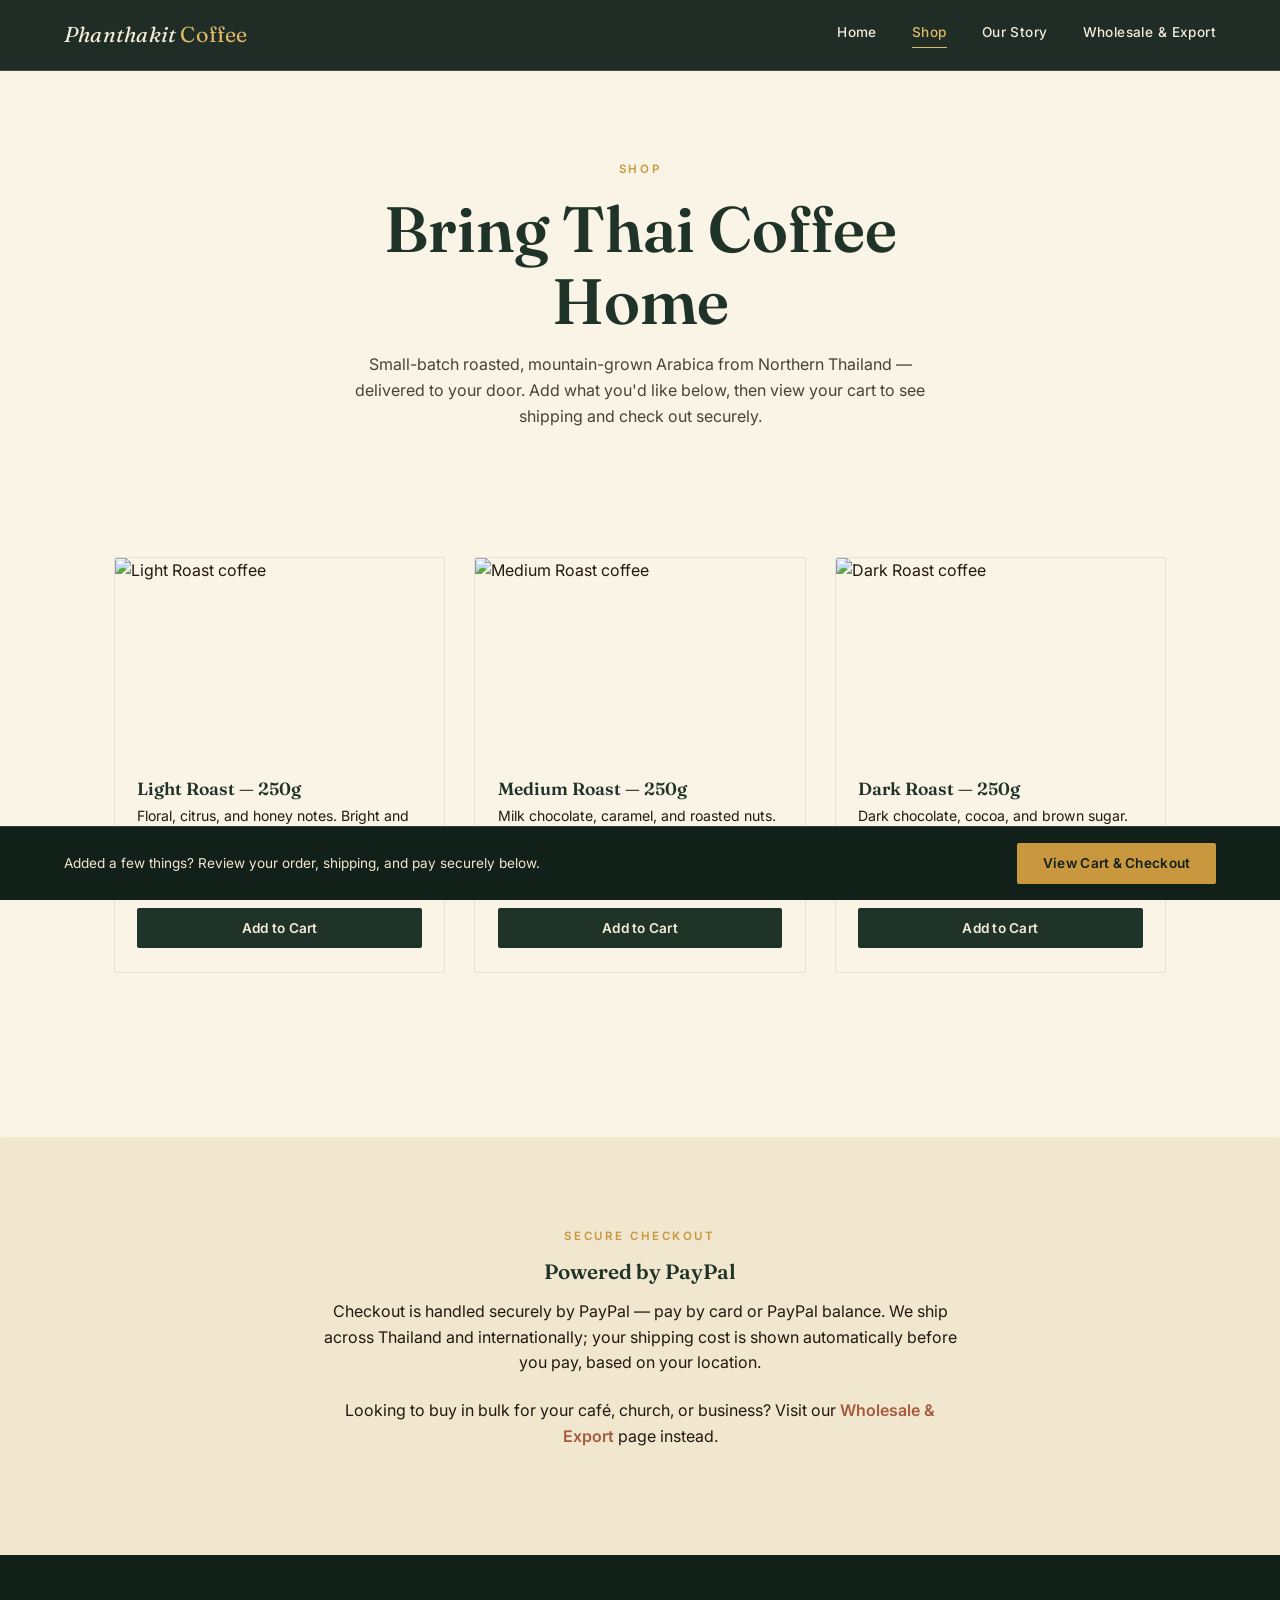
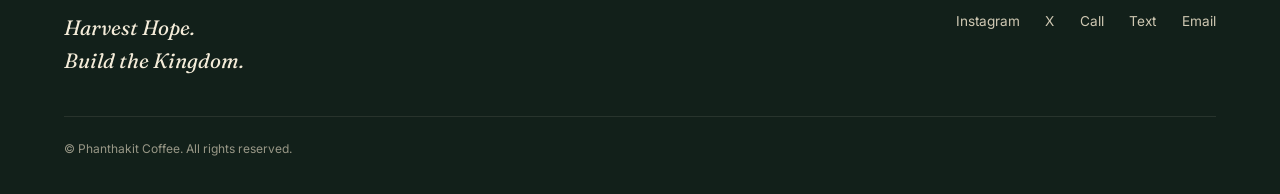
==== shop.html @ 28489a44 "Add files via upload" ====
<!DOCTYPE html>
<html lang="en">
<head>
<meta charset="UTF-8">
<meta name="viewport" content="width=device-width, initial-scale=1.0">
<title>Shop — Phanthakit Coffee</title>
<meta name="description" content="Shop Phanthakit Coffee — Thai-origin, small-batch roasted coffee delivered to your door.">
<link rel="stylesheet" href="style.css">
</head>
<body>

<header class="site-header">
  <div class="nav-inner">
    <a href="index.html" class="brand">Phanthakit <span>Coffee</span></a>
    <nav class="primary-nav" id="primary-nav">
      <a href="index.html">Home</a>
      <a href="shop.html" class="active">Shop</a>
      <a href="story.html">Our Story</a>
      <a href="wholesale.html">Wholesale &amp; Export</a>
    </nav>
    <button class="menu-toggle" id="menu-toggle" aria-label="Toggle navigation menu" aria-expanded="false" aria-controls="primary-nav">
      <span></span><span></span><span></span>
    </button>
  </div>
</header>

<section class="section" style="text-align:center; max-width:700px;">
  <span class="eyebrow">Shop</span>
  <h1>Bring Thai Coffee Home</h1>
  <p class="lede" style="color:#4a4235; margin:0 auto;">Small-batch roasted, mountain-grown Arabica from Northern Thailand &mdash; delivered to your door. Add what you'd like below, then view your cart to see shipping and check out securely.</p>
</section>

<section class="section" style="padding-top:0;">

  <!--
    PAYPAL CART SETUP — read before going live
    --------------------------------------------
    1. Replace YOUR-PAYPAL-EMAIL below (appears once per product form) with
       your real PayPal Business email address.
    2. Edit each product's name, price, and item_number as needed.
    3. In your PayPal account (Account Settings → Shipping calculations),
       set up flat-rate or table-rate shipping by country/weight — that's
       what makes the shipping fee appear automatically at checkout.
    4. This uses PayPal's classic hosted Cart — no monthly fee, only
       PayPal's normal per-transaction fee. No backend or coding needed
       beyond filling in your email below.
  -->

  <div class="product-grid">

    <div class="product-card">
      <img src="https://phanthakitcoffee.carrd.co/assets/images/image01.jpg?v=8a4a3885" alt="Light Roast coffee">
      <div class="product-card-body">
        <h3>Light Roast — 250g</h3>
        <p>Floral, citrus, and honey notes. Bright and clean.</p>
        <span class="product-price">&#3647;450</span>
        <form action="https://www.paypal.com/cgi-bin/webscr" method="post" target="_blank">
          <input type="hidden" name="cmd" value="_cart">
          <input type="hidden" name="add" value="1">
          <input type="hidden" name="business" value="YOUR-PAYPAL-EMAIL">
          <input type="hidden" name="item_name" value="Phanthakit Coffee — Light Roast 250g">
          <input type="hidden" name="item_number" value="PK-LIGHT-250">
          <input type="hidden" name="amount" value="450.00">
          <input type="hidden" name="currency_code" value="THB">
          <button type="submit">Add to Cart</button>
        </form>
      </div>
    </div>

    <div class="product-card">
      <img src="https://phanthakitcoffee.carrd.co/assets/images/image07.jpg?v=8a4a3885" alt="Medium Roast coffee">
      <div class="product-card-body">
        <h3>Medium Roast — 250g</h3>
        <p>Milk chocolate, caramel, and roasted nuts. Our everyday cup.</p>
        <span class="product-price">&#3647;450</span>
        <form action="https://www.paypal.com/cgi-bin/webscr" method="post" target="_blank">
          <input type="hidden" name="cmd" value="_cart">
          <input type="hidden" name="add" value="1">
          <input type="hidden" name="business" value="YOUR-PAYPAL-EMAIL">
          <input type="hidden" name="item_name" value="Phanthakit Coffee — Medium Roast 250g">
          <input type="hidden" name="item_number" value="PK-MED-250">
          <input type="hidden" name="amount" value="450.00">
          <input type="hidden" name="currency_code" value="THB">
          <button type="submit">Add to Cart</button>
        </form>
      </div>
    </div>

    <div class="product-card">
      <img src="https://phanthakitcoffee.carrd.co/assets/images/image06.jpg?v=8a4a3885" alt="Dark Roast coffee">
      <div class="product-card-body">
        <h3>Dark Roast — 250g</h3>
        <p>Dark chocolate, cocoa, and brown sugar. Bold and full-bodied.</p>
        <span class="product-price">&#3647;450</span>
        <form action="https://www.paypal.com/cgi-bin/webscr" method="post" target="_blank">
          <input type="hidden" name="cmd" value="_cart">
          <input type="hidden" name="add" value="1">
          <input type="hidden" name="business" value="YOUR-PAYPAL-EMAIL">
          <input type="hidden" name="item_name" value="Phanthakit Coffee — Dark Roast 250g">
          <input type="hidden" name="item_number" value="PK-DARK-250">
          <input type="hidden" name="amount" value="450.00">
          <input type="hidden" name="currency_code" value="THB">
          <button type="submit">Add to Cart</button>
        </form>
      </div>
    </div>

  </div>
</section>

<div class="cart-bar">
  <p>Added a few things? Review your order, shipping, and pay securely below.</p>
  <form action="https://www.paypal.com/cgi-bin/webscr" method="post" target="_blank">
    <input type="hidden" name="cmd" value="_cart">
    <input type="hidden" name="business" value="YOUR-PAYPAL-EMAIL">
    <input type="hidden" name="display" value="1">
    <button type="submit">View Cart &amp; Checkout</button>
  </form>
</div>

<section class="section" style="text-align:center; background:var(--cream); border-radius:2px; max-width:none;">
  <div style="max-width:640px; margin:0 auto;">
    <span class="eyebrow">Secure Checkout</span>
    <h3>Powered by PayPal</h3>
    <p>Checkout is handled securely by PayPal &mdash; pay by card or PayPal balance. We ship across Thailand and internationally; your shipping cost is shown automatically before you pay, based on your location.</p>
    <p style="margin-top:1.4rem;">Looking to buy in bulk for your caf&eacute;, church, or business? Visit our <a href="wholesale.html" style="color:var(--clay); font-weight:600;">Wholesale &amp; Export</a> page instead.</p>
  </div>
</section>

<footer class="site-footer">
  <div class="footer-inner">
    <div class="footer-tagline">Harvest Hope.<br>Build the Kingdom.</div>
    <div class="footer-links">
      <a href="#" title="Instagram">Instagram</a>
      <a href="#" title="X">X</a>
      <a href="tel:0000000000" title="Call">Call</a>
      <a href="sms:0000000000" title="Text">Text</a>
      <a href="#" title="Email">Email</a>
    </div>
  </div>
  <div class="footer-bottom">&copy; Phanthakit Coffee. All rights reserved.</div>
</footer>

<script src="script.js" defer></script>
</body>
</html>
---- style.css ----
/* ===========================================================
   Phanthakit Coffee — shared stylesheet
   Palette: highland forest green, temple gold, roasted clay
   Signature motif: topographic mountain contour lines
   (Northern Thailand's high-altitude growing regions)
   =========================================================== */

@import url('https://fonts.googleapis.com/css2?family=Fraunces:ital,opsz,wght@0,9..144,400;0,9..144,600;1,9..144,500&family=Inter:wght@400;500;600&display=swap');

:root {
  --forest: #1f3328;
  --forest-deep: #12201a;
  --gold: #c8973e;
  --gold-soft: #e0b968;
  --clay: #a65b3f;
  --cream: #f1e6ce;
  --cream-soft: #faf4e6;
  --ink: #241811;
  --text-light: #f4ecd9;
  --line: rgba(244, 236, 217, 0.16);

  --display: 'Fraunces', serif;
  --body: 'Inter', system-ui, sans-serif;
}

* { box-sizing: border-box; }

html { scroll-behavior: smooth; }

body {
  margin: 0;
  font-family: var(--body);
  background: var(--cream-soft);
  color: var(--ink);
  line-height: 1.6;
}

img { max-width: 100%; display: block; border-radius: 2px; }

a { color: inherit; text-decoration: none; }

.eyebrow {
  font-family: var(--body);
  font-size: 0.72rem;
  letter-spacing: 0.22em;
  text-transform: uppercase;
  font-weight: 600;
  color: var(--gold);
  display: block;
  margin-bottom: 0.9rem;
}

h1, h2, h3 {
  font-family: var(--display);
  font-weight: 600;
  line-height: 1.12;
  margin: 0 0 1rem;
  color: var(--forest);
}

h1 { font-size: clamp(2.4rem, 5vw, 4.2rem); }
h2 { font-size: clamp(1.9rem, 3.4vw, 2.7rem); }
h3 { font-size: 1.3rem; }

p { margin: 0 0 1rem; }

.section {
  padding: clamp(3.5rem, 7vw, 6.5rem) clamp(1.5rem, 6vw, 4rem);
  max-width: 1180px;
  margin: 0 auto;
}

.section--wide { max-width: 1320px; }

.section--dark {
  background: var(--forest);
  color: var(--text-light);
  max-width: none;
  padding-top: clamp(3.5rem, 7vw, 6.5rem);
  padding-bottom: clamp(3.5rem, 7vw, 6.5rem);
  padding-left: clamp(1.5rem, 6vw, 4rem);
  padding-right: clamp(1.5rem, 6vw, 4rem);
}
.section--dark h1, .section--dark h2, .section--dark h3 { color: var(--text-light); }
.section--dark .inner { max-width: 1180px; margin: 0 auto; }

/* ---------- Contour divider ---------- */
.contour-divider {
  height: 46px;
  width: 100%;
  background: var(--cream-soft);
}
.contour-divider svg { width: 100%; height: 100%; display: block; }
.contour-divider.on-forest { background: var(--forest); }

/* ---------- Header / nav ---------- */
header.site-header {
  position: sticky;
  top: 0;
  z-index: 40;
  background: rgba(18, 32, 26, 0.94);
  backdrop-filter: blur(6px);
  border-bottom: 1px solid var(--line);
}
.nav-inner {
  max-width: 1320px;
  margin: 0 auto;
  display: flex;
  align-items: center;
  justify-content: space-between;
  padding: 1.1rem clamp(1.5rem, 6vw, 4rem);
}
.brand {
  font-family: var(--display);
  font-style: italic;
  font-size: 1.35rem;
  color: var(--text-light);
  letter-spacing: 0.01em;
}
.brand span { color: var(--gold-soft); font-style: normal; }
nav.primary-nav { display: flex; gap: clamp(1rem, 3vw, 2.2rem); }
nav.primary-nav a {
  font-size: 0.85rem;
  font-weight: 500;
  letter-spacing: 0.03em;
  color: var(--text-light);
  padding-bottom: 3px;
  border-bottom: 1px solid transparent;
  transition: border-color 0.2s ease, color 0.2s ease;
}
nav.primary-nav a:hover,
nav.primary-nav a.active { color: var(--gold-soft); border-color: var(--gold-soft); }

/* ---------- Mobile menu toggle (hamburger) ---------- */
.menu-toggle {
  display: none;
  flex-direction: column;
  justify-content: center;
  gap: 5px;
  width: 30px;
  height: 30px;
  padding: 0;
  background: none;
  border: none;
  cursor: pointer;
}
.menu-toggle span {
  display: block;
  width: 100%;
  height: 2px;
  background: var(--text-light);
  transition: transform 0.2s ease, opacity 0.2s ease;
}
.menu-toggle.active span:nth-child(1) { transform: translateY(7px) rotate(45deg); }
.menu-toggle.active span:nth-child(2) { opacity: 0; }
.menu-toggle.active span:nth-child(3) { transform: translateY(-7px) rotate(-45deg); }

/* ---------- Buttons ---------- */
.btn {
  display: inline-block;
  font-family: var(--body);
  font-size: 0.85rem;
  font-weight: 600;
  letter-spacing: 0.03em;
  padding: 0.85rem 1.7rem;
  border-radius: 2px;
  transition: transform 0.15s ease, background 0.15s ease, color 0.15s ease;
}
.btn-primary { background: var(--gold); color: var(--forest-deep); }
.btn-primary:hover { background: var(--gold-soft); transform: translateY(-1px); }
.btn-outline { border: 1px solid var(--text-light); color: var(--text-light); }
.btn-outline:hover { background: var(--text-light); color: var(--forest-deep); }
.btn-outline-dark { border: 1px solid var(--forest); color: var(--forest); }
.btn-outline-dark:hover { background: var(--forest); color: var(--text-light); }
.btn-row { display: flex; flex-wrap: wrap; gap: 0.9rem; margin-top: 1.8rem; }

/* ---------- Hero ---------- */
.hero {
  position: relative;
  background: var(--forest);
  color: var(--text-light);
  overflow: hidden;
  padding: clamp(4.5rem, 10vw, 8rem) clamp(1.5rem, 6vw, 4rem) clamp(3rem, 6vw, 5rem);
}
.hero-contours {
  position: absolute;
  inset: 0;
  opacity: 0.35;
  pointer-events: none;
}
.hero-inner { position: relative; max-width: 780px; margin: 0 auto; text-align: center; }
.hero p.lede { font-size: 1.1rem; max-width: 560px; margin: 0 auto 0.5rem; color: var(--cream); }
.hero .btn-row { justify-content: center; }

/* ---------- Photo hero (full-bleed image with overlay copy) ---------- */
.hero-photo {
  position: relative;
  min-height: min(78vh, 620px);
  display: flex;
  align-items: flex-end;
  overflow: hidden;
  background: var(--forest-deep);
}
.hero-photo img.hero-photo-bg {
  position: absolute;
  inset: 0;
  width: 100%;
  height: 100%;
  object-fit: cover;
  object-position: center 38%;
}
.hero-photo::after {
  content: '';
  position: absolute;
  inset: 0;
  background: linear-gradient(180deg, rgba(18,32,26,0) 0%, rgba(18,32,26,0) 55%, rgba(18,32,26,0.55) 78%, rgba(18,32,26,0.92) 100%);
}
.hero-photo-inner {
  position: relative;
  z-index: 1;
  max-width: 1320px;
  margin: 0 auto;
  padding: 0 clamp(1.5rem, 6vw, 4rem) clamp(2.2rem, 5vw, 3.2rem);
  width: 100%;
}
.hero-photo-inner .lede { max-width: 560px; margin-bottom: 0; }
.hero-photo-inner .btn-row { margin-top: 1.5rem; }
.hero-photo.center .hero-photo-inner { text-align: center; margin: 0 auto; }
.hero-photo.center .hero-photo-inner .lede { margin: 0 auto; }
.hero-photo.center .btn-row { justify-content: center; }

/* Full-bleed image hero where the photo already carries its own headline copy */
.hero-image-only {
  width: 100%;
  overflow: hidden;
  background: var(--forest-deep);
}
.hero-image-only img { width: 100%; height: auto; display: block; max-height: 380px; object-fit: cover; object-position: center 35%; }

/* Laptop / desktop only — contain the hero so a tall portrait photo doesn't
   dominate the whole screen. Phone styles above are untouched. */
@media (min-width: 641px) {
  .hero-image-only {
    max-width: 1180px;
    margin: 2.2rem auto 0;
    border-radius: 4px;
  }
  .hero-image-only img {
    max-height: 440px;
    object-position: center 42%;
    border-radius: 4px;
  }
  /* Wide hero photos with baked-in text at both top and bottom (e.g. wholesale)
     should never be cropped — show the full image instead. */
  .hero-image-only.hero-wide img {
    max-height: none;
    height: auto;
  }
}

.hero-gallery {
  position: relative;
  display: grid;
  grid-template-columns: 1fr 1fr;
  gap: 1px;
  max-width: 1180px;
  margin: 0 auto;
  background: var(--forest-deep);
}
.hero-gallery img { width: 100%; height: 340px; object-fit: cover; border-radius: 0; }

/* ---------- Feature grid ---------- */
.feature-grid {
  display: grid;
  grid-template-columns: repeat(3, 1fr);
  gap: 2.4rem;
  margin-top: 2.6rem;
}
.feature-grid.two-col { grid-template-columns: repeat(2, 1fr); }
.feature-grid.four-col { grid-template-columns: repeat(4, 1fr); }
.feature {
  border-top: 1px solid var(--forest);
  padding-top: 1.2rem;
}
.section--dark .feature { border-top-color: var(--line); }
.feature h3 { margin-bottom: 0.5rem; }
.feature p { color: #4a4235; font-size: 0.95rem; margin: 0; }
.section--dark .feature p { color: var(--cream); opacity: 0.85; }

/* ---------- Roast cards ---------- */
.roast-list { display: flex; flex-direction: column; gap: 3.2rem; margin-top: 2.6rem; }
.roast-card {
  display: grid;
  grid-template-columns: 1fr 1fr;
  gap: 2.4rem;
  align-items: center;
}
.roast-card:nth-child(even) .roast-img { order: 2; }
.roast-img img { width: 100%; height: 320px; object-fit: cover; }
.roast-notes {
  font-family: var(--body);
  font-size: 0.8rem;
  letter-spacing: 0.03em;
  color: var(--clay);
  font-weight: 600;
  margin-top: 0.6rem;
}

/* ---------- Two-col media block ---------- */
.media-block {
  display: grid;
  grid-template-columns: 0.9fr 1.1fr;
  gap: 3rem;
  align-items: center;
}
.media-block.reverse .media-block-img { order: 2; }
.media-block-img img { width: 100%; height: 420px; object-fit: cover; }
blockquote {
  font-family: var(--display);
  font-style: italic;
  font-size: 1.15rem;
  color: var(--forest);
  border-left: 3px solid var(--gold);
  padding-left: 1.2rem;
  margin: 1.6rem 0 0;
}
.section--dark blockquote { color: var(--text-light); border-left-color: var(--gold-soft); }
blockquote cite { display: block; font-style: normal; font-size: 0.8rem; margin-top: 0.5rem; opacity: 0.7; }

/* ---------- Impact list ---------- */
.impact-list { list-style: none; margin: 1.8rem 0 0; padding: 0; display: grid; gap: 1.3rem; }
.impact-list li { padding-left: 1.6rem; position: relative; }
.impact-list li::before {
  content: '';
  position: absolute; left: 0; top: 0.5em;
  width: 8px; height: 8px; border-radius: 50%;
  background: var(--gold);
}
.impact-list strong { color: var(--forest); font-family: var(--display); font-weight: 600; }
.section--dark .impact-list strong { color: var(--gold-soft); }

/* ---------- CTA banner ---------- */
.cta-banner {
  background: var(--gold);
  color: var(--forest-deep);
  text-align: center;
  padding: clamp(3rem, 6vw, 4.5rem) 2rem;
}
.cta-banner h2 { color: var(--forest-deep); }
.cta-banner .btn-row { justify-content: center; }

/* ---------- Footer ---------- */
footer.site-footer {
  background: var(--forest-deep);
  color: var(--cream);
  padding: 3.5rem clamp(1.5rem, 6vw, 4rem) 2.2rem;
}
.footer-inner {
  max-width: 1180px;
  margin: 0 auto;
  display: flex;
  justify-content: space-between;
  align-items: flex-start;
  flex-wrap: wrap;
  gap: 2rem;
}
.footer-tagline {
  font-family: var(--display);
  font-style: italic;
  font-size: 1.3rem;
  color: var(--text-light);
  max-width: 260px;
}
.footer-links { display: flex; gap: 1.6rem; flex-wrap: wrap; }
.footer-links a { font-size: 0.85rem; opacity: 0.85; }
.footer-links a:hover { opacity: 1; color: var(--gold-soft); }
.footer-bottom {
  max-width: 1180px; margin: 2.4rem auto 0; padding-top: 1.4rem;
  border-top: 1px solid var(--line); font-size: 0.75rem; opacity: 0.6;
}

/* ---------- Elegant section divider (replaces the wavy contour line) ---------- */
.ornament-divider {
  display: flex;
  align-items: center;
  justify-content: center;
  max-width: 260px;
  margin: 0 auto;
  padding: 1.6rem 0;
}
.ornament-divider::before,
.ornament-divider::after {
  content: '';
  flex: 1;
  height: 1px;
  background: linear-gradient(90deg, transparent, var(--gold) 50%, transparent);
  opacity: 0.7;
}
.ornament-divider .mark {
  width: 7px;
  height: 7px;
  margin: 0 1.1rem;
  background: var(--gold);
  transform: rotate(45deg);
  flex-shrink: 0;
}

/* Utility classes to tighten a section's own padding when a divider,
   or another section, sits immediately next to it */
.section--tight-top { padding-top: clamp(1rem, 3vw, 1.8rem) !important; }
.section--tight-bottom { padding-bottom: clamp(1rem, 3vw, 1.8rem) !important; }

/* ---------- Full-width figure (self-contained infographic images) ---------- */
.figure-full { max-width: 1180px; margin: 2.4rem auto 0; }
.figure-full img { width: 100%; height: auto; border-radius: 3px; box-shadow: 0 12px 30px rgba(18,32,26,0.12); }

/* ===========================================================
   Wholesale page additions
   =========================================================== */

/* Offer / pricing cards */
.offer-grid {
  display: grid;
  grid-template-columns: repeat(4, 1fr);
  gap: 1.6rem;
  margin-top: 2.6rem;
}
.offer-card {
  background: var(--cream-soft);
  border: 1px solid rgba(31,51,40,0.1);
  border-radius: 3px;
  padding: 1.8rem 1.6rem;
}
.section--dark .offer-card {
  background: rgba(244,236,217,0.05);
  border-color: var(--line);
}
.offer-card h3 { font-size: 1.05rem; margin-bottom: 0.7rem; }
.offer-card p { font-size: 0.92rem; margin-bottom: 0.9rem; }
.offer-card .offer-tag {
  display: inline-block;
  font-size: 0.75rem;
  font-weight: 600;
  letter-spacing: 0.03em;
  color: var(--clay);
  border-top: 1px solid rgba(31,51,40,0.15);
  padding-top: 0.7rem;
  margin-top: 0.2rem;
}
.section--dark .offer-card .offer-tag { color: var(--gold-soft); border-top-color: var(--line); }
.offer-card ul { list-style: none; padding: 0; margin: 0.8rem 0 0; font-size: 0.88rem; }
.offer-card ul li { padding: 0.2rem 0; opacity: 0.85; }

/* Coffee profile card */
.coffee-card {
  display: grid;
  grid-template-columns: 1.05fr 0.95fr;
  gap: 2.6rem;
  margin-top: 2.6rem;
  padding-top: 2.6rem;
  border-top: 1px solid var(--line);
}
.coffee-card:first-of-type { border-top: none; padding-top: 0; margin-top: 2rem; }
.coffee-number {
  font-family: var(--display);
  font-style: italic;
  color: var(--gold-soft);
  font-size: 1rem;
  display: block;
  margin-bottom: 0.4rem;
}
.coffee-card h3 { font-size: 1.9rem; margin-bottom: 0.2rem; }
.coffee-card .coffee-subtitle {
  font-size: 0.85rem;
  letter-spacing: 0.03em;
  color: var(--gold-soft);
  text-transform: uppercase;
  font-weight: 600;
  margin-bottom: 1rem;
  display: block;
}
.spec-list { list-style: none; margin: 1.4rem 0; padding: 0; display: grid; grid-template-columns: 1fr 1fr; gap: 0.6rem 1.2rem; font-size: 0.88rem; }
.spec-list li { display: flex; justify-content: space-between; gap: 0.6rem; border-bottom: 1px dashed var(--line); padding-bottom: 0.4rem; }
.spec-list li span:first-child { opacity: 0.65; }
.spec-list li span:last-child { font-weight: 600; text-align: right; }

.tag-pills { display: flex; flex-wrap: wrap; gap: 0.5rem; margin: 1rem 0; }
.tag-pill {
  font-size: 0.78rem;
  padding: 0.35rem 0.85rem;
  border: 1px solid var(--gold-soft);
  color: var(--gold-soft);
  border-radius: 20px;
  letter-spacing: 0.02em;
}

.cup-character { list-style: none; margin: 1.2rem 0; padding: 0; display: grid; gap: 0.5rem; font-size: 0.9rem; }
.cup-character li strong { color: var(--gold-soft); font-weight: 600; margin-right: 0.4rem; }

/* Process steps */
.process-steps { display: grid; grid-template-columns: repeat(5, 1fr); gap: 1.6rem; margin-top: 2.6rem; counter-reset: step; }
.process-step { position: relative; padding-top: 2.6rem; }
.process-step::before {
  counter-increment: step;
  content: counter(step, decimal-leading-zero);
  font-family: var(--display);
  font-size: 1.6rem;
  color: var(--gold);
  display: block;
  position: absolute;
  top: 0; left: 0;
}
.process-step h3 { font-size: 1rem; margin-bottom: 0.4rem; }
.process-step p { font-size: 0.88rem; opacity: 0.85; margin: 0; }

/* FAQ accordion (native, no JS needed) */
.faq-list { margin-top: 2.2rem; border-top: 1px solid var(--line); }
.faq-item { border-bottom: 1px solid var(--line); }
.faq-item summary {
  cursor: pointer;
  list-style: none;
  padding: 1.2rem 0;
  font-family: var(--display);
  font-weight: 600;
  font-size: 1.05rem;
  color: var(--forest);
  display: flex;
  justify-content: space-between;
  align-items: center;
  gap: 1rem;
}
.section--dark .faq-item summary { color: var(--text-light); }
.faq-item summary::-webkit-details-marker { display: none; }
.faq-item summary::after {
  content: '+';
  font-family: var(--body);
  font-size: 1.4rem;
  color: var(--gold);
  flex-shrink: 0;
  transition: transform 0.2s ease;
}
.faq-item[open] summary::after { transform: rotate(45deg); }
.faq-item p { padding-bottom: 1.3rem; margin: 0; max-width: 680px; }

/* Export spec box */
.spec-box {
  background: var(--cream);
  border-left: 3px solid var(--gold);
  padding: 1.6rem 1.8rem;
  margin-top: 1.8rem;
  border-radius: 2px;
}
.spec-box .spec-list { grid-template-columns: 1fr 1fr; margin: 0; }
.spec-note { font-size: 0.82rem; opacity: 0.7; margin-top: 1rem; font-style: italic; }

/* Contact form */
.contact-form { margin-top: 2.6rem; display: grid; gap: 1.3rem; max-width: 760px; }
.form-row { display: grid; grid-template-columns: 1fr 1fr; gap: 1.3rem; }
.form-field { display: flex; flex-direction: column; gap: 0.4rem; }
.form-field label { font-size: 0.82rem; font-weight: 600; letter-spacing: 0.02em; color: var(--forest); }
.section--dark .form-field label { color: var(--text-light); }
.form-field input,
.form-field select,
.form-field textarea {
  font-family: var(--body);
  font-size: 0.92rem;
  padding: 0.75rem 0.9rem;
  border: 1px solid rgba(31,51,40,0.25);
  border-radius: 2px;
  background: var(--cream-soft);
  color: var(--ink);
}
.section--dark .form-field input,
.section--dark .form-field select,
.section--dark .form-field textarea {
  background: rgba(244,236,217,0.06);
  border-color: var(--line);
  color: var(--text-light);
}
.form-field textarea { resize: vertical; min-height: 110px; }
.form-note { font-size: 0.82rem; opacity: 0.65; margin-top: -0.4rem; }

/* Simple centered stat callout */
.stat-callout {
  text-align: center;
  padding: 1.6rem 2rem;
  border: 1px solid var(--gold);
  border-radius: 3px;
  margin: 1.8rem 0;
  font-family: var(--display);
  font-size: 1.15rem;
  color: var(--gold-soft);
}

@media (max-width: 900px) {
  .offer-grid { grid-template-columns: repeat(2, 1fr); }
  .coffee-card { grid-template-columns: 1fr; }
  .process-steps { grid-template-columns: repeat(2, 1fr); }
  .form-row { grid-template-columns: 1fr; }
}
@media (max-width: 560px) {
  .offer-grid { grid-template-columns: 1fr; }
  .process-steps { grid-template-columns: 1fr; }
  .spec-list, .spec-box .spec-list { grid-template-columns: 1fr; }
}

/* ===========================================================
   Shop page — product grid + PayPal cart forms
   =========================================================== */
.product-grid {
  display: grid;
  grid-template-columns: repeat(3, 1fr);
  gap: 1.8rem;
  margin-top: 2.4rem;
}
.product-card {
  background: var(--cream-soft);
  border: 1px solid rgba(31,51,40,0.1);
  border-radius: 3px;
  overflow: hidden;
  display: flex;
  flex-direction: column;
}
.product-card img { width: 100%; height: 200px; object-fit: cover; }
.product-card-body { padding: 1.3rem 1.4rem 1.5rem; display: flex; flex-direction: column; flex: 1; }
.product-card h3 { font-size: 1.1rem; margin-bottom: 0.4rem; }
.product-card p { font-size: 0.88rem; margin-bottom: 0.8rem; flex: 1; }
.product-price {
  font-family: var(--display);
  font-size: 1.2rem;
  color: var(--clay);
  margin-bottom: 0.9rem;
  display: block;
}
.product-card form { margin: 0; }
.product-card button {
  width: 100%;
  font-family: var(--body);
  font-size: 0.85rem;
  font-weight: 600;
  letter-spacing: 0.02em;
  padding: 0.75rem 1rem;
  border-radius: 2px;
  border: none;
  background: var(--forest);
  color: var(--text-light);
  cursor: pointer;
  transition: background 0.15s ease;
}
.product-card button:hover { background: var(--forest-deep); }

.cart-bar {
  position: sticky;
  bottom: 0;
  z-index: 30;
  background: var(--forest-deep);
  border-top: 1px solid var(--line);
  padding: 1rem clamp(1.5rem, 6vw, 4rem);
  display: flex;
  align-items: center;
  justify-content: space-between;
  gap: 1rem;
  flex-wrap: wrap;
}
.cart-bar p { color: var(--cream); font-size: 0.85rem; margin: 0; }
.cart-bar form { margin: 0; }
.cart-bar button {
  font-family: var(--body);
  font-size: 0.85rem;
  font-weight: 600;
  letter-spacing: 0.02em;
  padding: 0.8rem 1.6rem;
  border-radius: 2px;
  border: none;
  background: var(--gold);
  color: var(--forest-deep);
  cursor: pointer;
}

@media (max-width: 900px) {
  .product-grid { grid-template-columns: repeat(2, 1fr); }
}
@media (max-width: 560px) {
  .product-grid { grid-template-columns: 1fr; }
}

/* ---------- Wholesale-specific ---------- */
.stat-row { display: flex; gap: clamp(2rem, 6vw, 4.5rem); flex-wrap: wrap; margin-top: 2.4rem; }
.stat { min-width: 140px; }
.stat .num { font-family: var(--display); font-size: 2.4rem; color: var(--gold); display: block; }
.stat .label { font-size: 0.82rem; color: var(--cream); opacity: 0.85; }

/* ---------- Responsive ---------- */
@media (max-width: 860px) {
  .menu-toggle { display: flex; }
  header.site-header { position: sticky; }
  nav.primary-nav {
    display: none;
    position: absolute;
    top: 100%;
    left: 0;
    right: 0;
    flex-direction: column;
    gap: 0;
    background: var(--forest-deep);
    border-top: 1px solid var(--line);
    padding: 0.5rem clamp(1.5rem, 6vw, 4rem) 1.2rem;
  }
  nav.primary-nav.open { display: flex; }
  nav.primary-nav a {
    padding: 0.9rem 0;
    border-bottom: 1px solid var(--line);
    font-size: 0.95rem;
  }
  .feature-grid, .feature-grid.two-col, .feature-grid.four-col { grid-template-columns: 1fr; gap: 1.8rem; }
  .roast-card, .roast-card:nth-child(even) .roast-img { grid-template-columns: 1fr; order: initial; }
  .media-block, .media-block.reverse .media-block-img { grid-template-columns: 1fr; order: initial; }
  .media-block-img img { height: 280px; }
  .hero-gallery { grid-template-columns: 1fr; }
}

@media (prefers-reduced-motion: reduce) {
  html { scroll-behavior: auto; }
  .btn { transition: none; }
}
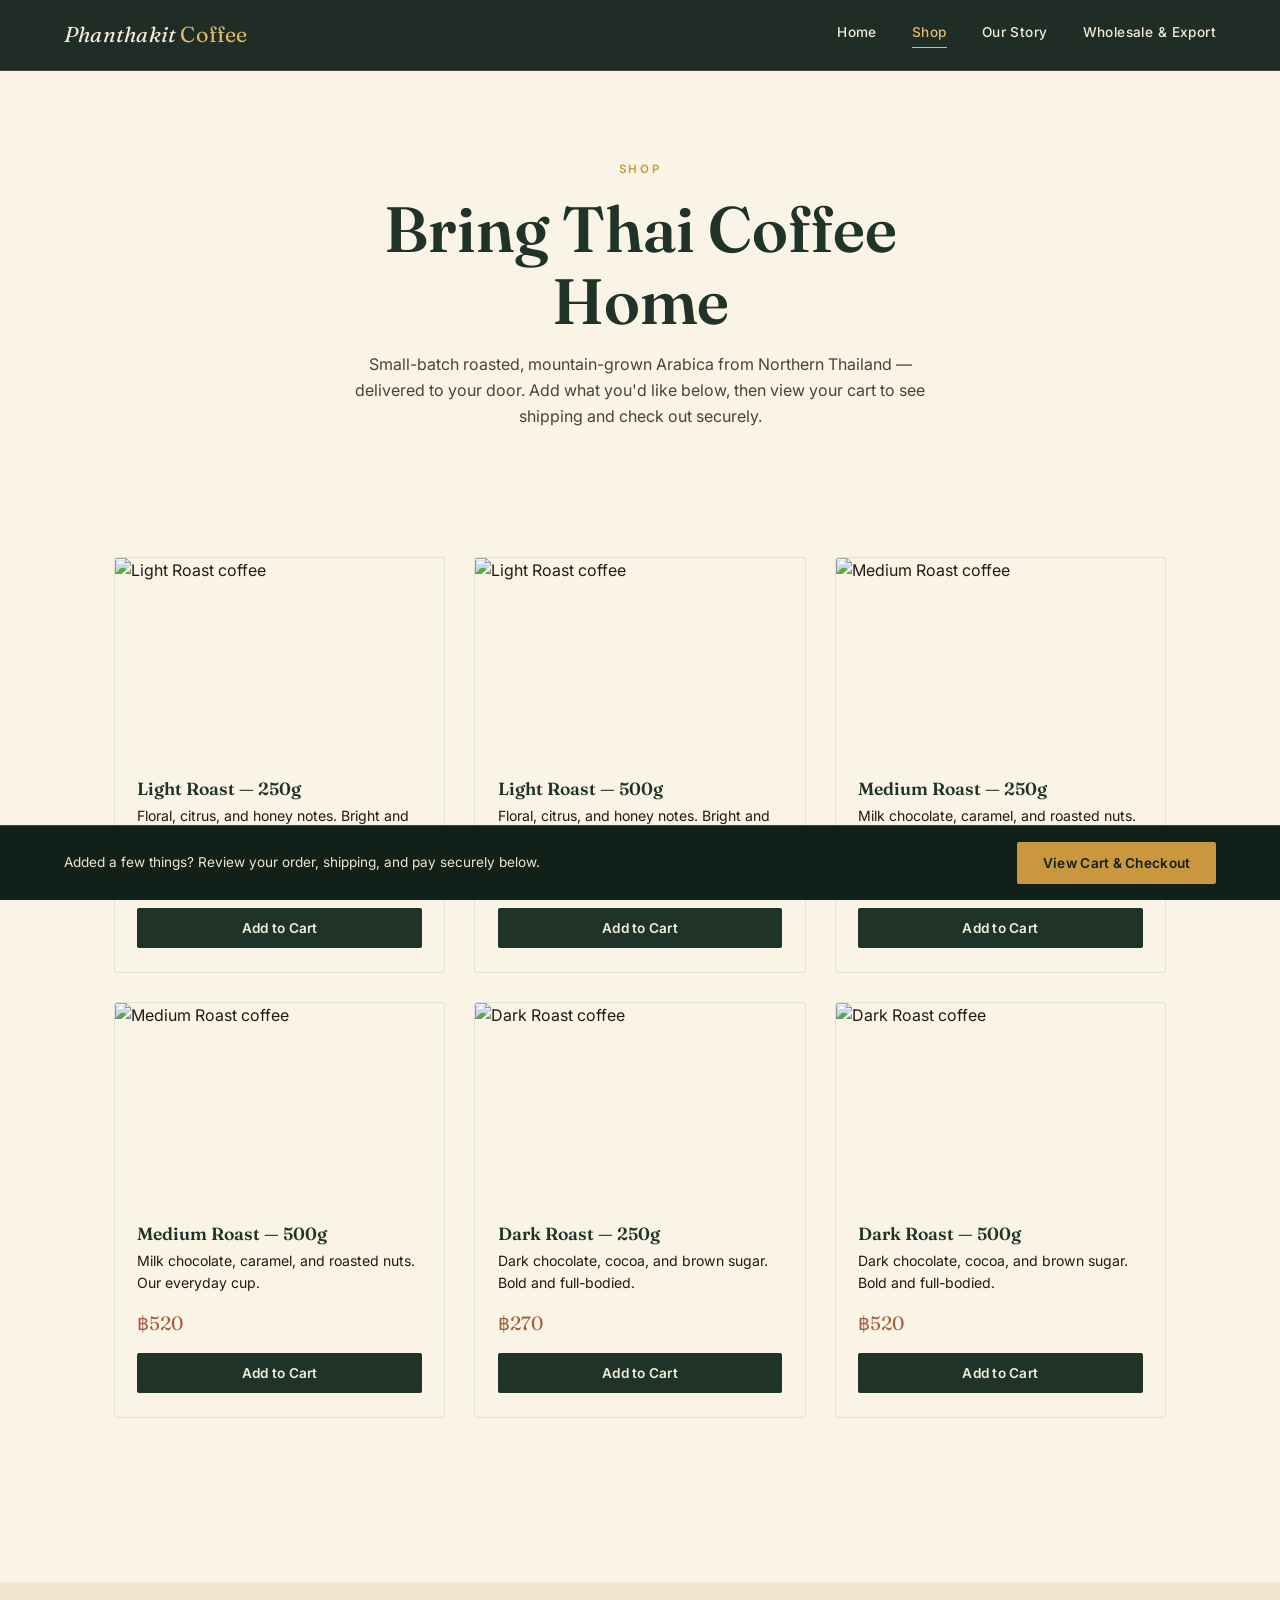
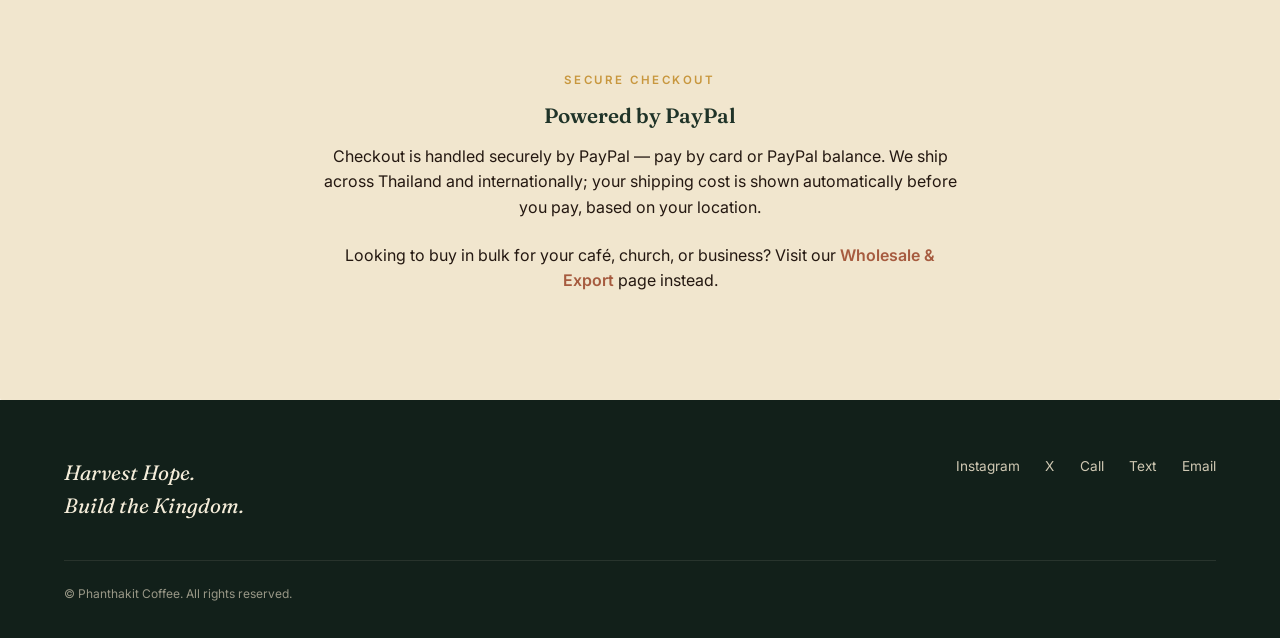
==== commit a52a8ec1: "Add files via upload" ====
--- a/shop.html
+++ b/shop.html
@@ -53,14 +53,33 @@
       <div class="product-card-body">
         <h3>Light Roast — 250g</h3>
         <p>Floral, citrus, and honey notes. Bright and clean.</p>
-        <span class="product-price">&#3647;450</span>
+        <span class="product-price">&#3647;270</span>
         <form action="https://www.paypal.com/cgi-bin/webscr" method="post" target="_blank">
           <input type="hidden" name="cmd" value="_cart">
           <input type="hidden" name="add" value="1">
           <input type="hidden" name="business" value="YOUR-PAYPAL-EMAIL">
           <input type="hidden" name="item_name" value="Phanthakit Coffee — Light Roast 250g">
           <input type="hidden" name="item_number" value="PK-LIGHT-250">
-          <input type="hidden" name="amount" value="450.00">
+          <input type="hidden" name="amount" value="270.00">
+          <input type="hidden" name="currency_code" value="THB">
+          <button type="submit">Add to Cart</button>
+        </form>
+      </div>
+    </div>
+
+    <div class="product-card">
+      <img src="https://phanthakitcoffee.carrd.co/assets/images/image01.jpg?v=8a4a3885" alt="Light Roast coffee">
+      <div class="product-card-body">
+        <h3>Light Roast — 500g</h3>
+        <p>Floral, citrus, and honey notes. Bright and clean.</p>
+        <span class="product-price">&#3647;520</span>
+        <form action="https://www.paypal.com/cgi-bin/webscr" method="post" target="_blank">
+          <input type="hidden" name="cmd" value="_cart">
+          <input type="hidden" name="add" value="1">
+          <input type="hidden" name="business" value="YOUR-PAYPAL-EMAIL">
+          <input type="hidden" name="item_name" value="Phanthakit Coffee — Light Roast 500g">
+          <input type="hidden" name="item_number" value="PK-LIGHT-500">
+          <input type="hidden" name="amount" value="520.00">
           <input type="hidden" name="currency_code" value="THB">
           <button type="submit">Add to Cart</button>
         </form>
@@ -72,14 +91,33 @@
       <div class="product-card-body">
         <h3>Medium Roast — 250g</h3>
         <p>Milk chocolate, caramel, and roasted nuts. Our everyday cup.</p>
-        <span class="product-price">&#3647;450</span>
+        <span class="product-price">&#3647;270</span>
         <form action="https://www.paypal.com/cgi-bin/webscr" method="post" target="_blank">
           <input type="hidden" name="cmd" value="_cart">
           <input type="hidden" name="add" value="1">
           <input type="hidden" name="business" value="YOUR-PAYPAL-EMAIL">
           <input type="hidden" name="item_name" value="Phanthakit Coffee — Medium Roast 250g">
           <input type="hidden" name="item_number" value="PK-MED-250">
-          <input type="hidden" name="amount" value="450.00">
+          <input type="hidden" name="amount" value="270.00">
+          <input type="hidden" name="currency_code" value="THB">
+          <button type="submit">Add to Cart</button>
+        </form>
+      </div>
+    </div>
+
+    <div class="product-card">
+      <img src="https://phanthakitcoffee.carrd.co/assets/images/image07.jpg?v=8a4a3885" alt="Medium Roast coffee">
+      <div class="product-card-body">
+        <h3>Medium Roast — 500g</h3>
+        <p>Milk chocolate, caramel, and roasted nuts. Our everyday cup.</p>
+        <span class="product-price">&#3647;520</span>
+        <form action="https://www.paypal.com/cgi-bin/webscr" method="post" target="_blank">
+          <input type="hidden" name="cmd" value="_cart">
+          <input type="hidden" name="add" value="1">
+          <input type="hidden" name="business" value="YOUR-PAYPAL-EMAIL">
+          <input type="hidden" name="item_name" value="Phanthakit Coffee — Medium Roast 500g">
+          <input type="hidden" name="item_number" value="PK-MED-500">
+          <input type="hidden" name="amount" value="520.00">
           <input type="hidden" name="currency_code" value="THB">
           <button type="submit">Add to Cart</button>
         </form>
@@ -91,14 +129,33 @@
       <div class="product-card-body">
         <h3>Dark Roast — 250g</h3>
         <p>Dark chocolate, cocoa, and brown sugar. Bold and full-bodied.</p>
-        <span class="product-price">&#3647;450</span>
+        <span class="product-price">&#3647;270</span>
         <form action="https://www.paypal.com/cgi-bin/webscr" method="post" target="_blank">
           <input type="hidden" name="cmd" value="_cart">
           <input type="hidden" name="add" value="1">
           <input type="hidden" name="business" value="YOUR-PAYPAL-EMAIL">
           <input type="hidden" name="item_name" value="Phanthakit Coffee — Dark Roast 250g">
           <input type="hidden" name="item_number" value="PK-DARK-250">
-          <input type="hidden" name="amount" value="450.00">
+          <input type="hidden" name="amount" value="270.00">
+          <input type="hidden" name="currency_code" value="THB">
+          <button type="submit">Add to Cart</button>
+        </form>
+      </div>
+    </div>
+
+    <div class="product-card">
+      <img src="https://phanthakitcoffee.carrd.co/assets/images/image06.jpg?v=8a4a3885" alt="Dark Roast coffee">
+      <div class="product-card-body">
+        <h3>Dark Roast — 500g</h3>
+        <p>Dark chocolate, cocoa, and brown sugar. Bold and full-bodied.</p>
+        <span class="product-price">&#3647;520</span>
+        <form action="https://www.paypal.com/cgi-bin/webscr" method="post" target="_blank">
+          <input type="hidden" name="cmd" value="_cart">
+          <input type="hidden" name="add" value="1">
+          <input type="hidden" name="business" value="YOUR-PAYPAL-EMAIL">
+          <input type="hidden" name="item_name" value="Phanthakit Coffee — Dark Roast 500g">
+          <input type="hidden" name="item_number" value="PK-DARK-500">
+          <input type="hidden" name="amount" value="520.00">
           <input type="hidden" name="currency_code" value="THB">
           <button type="submit">Add to Cart</button>
         </form>
